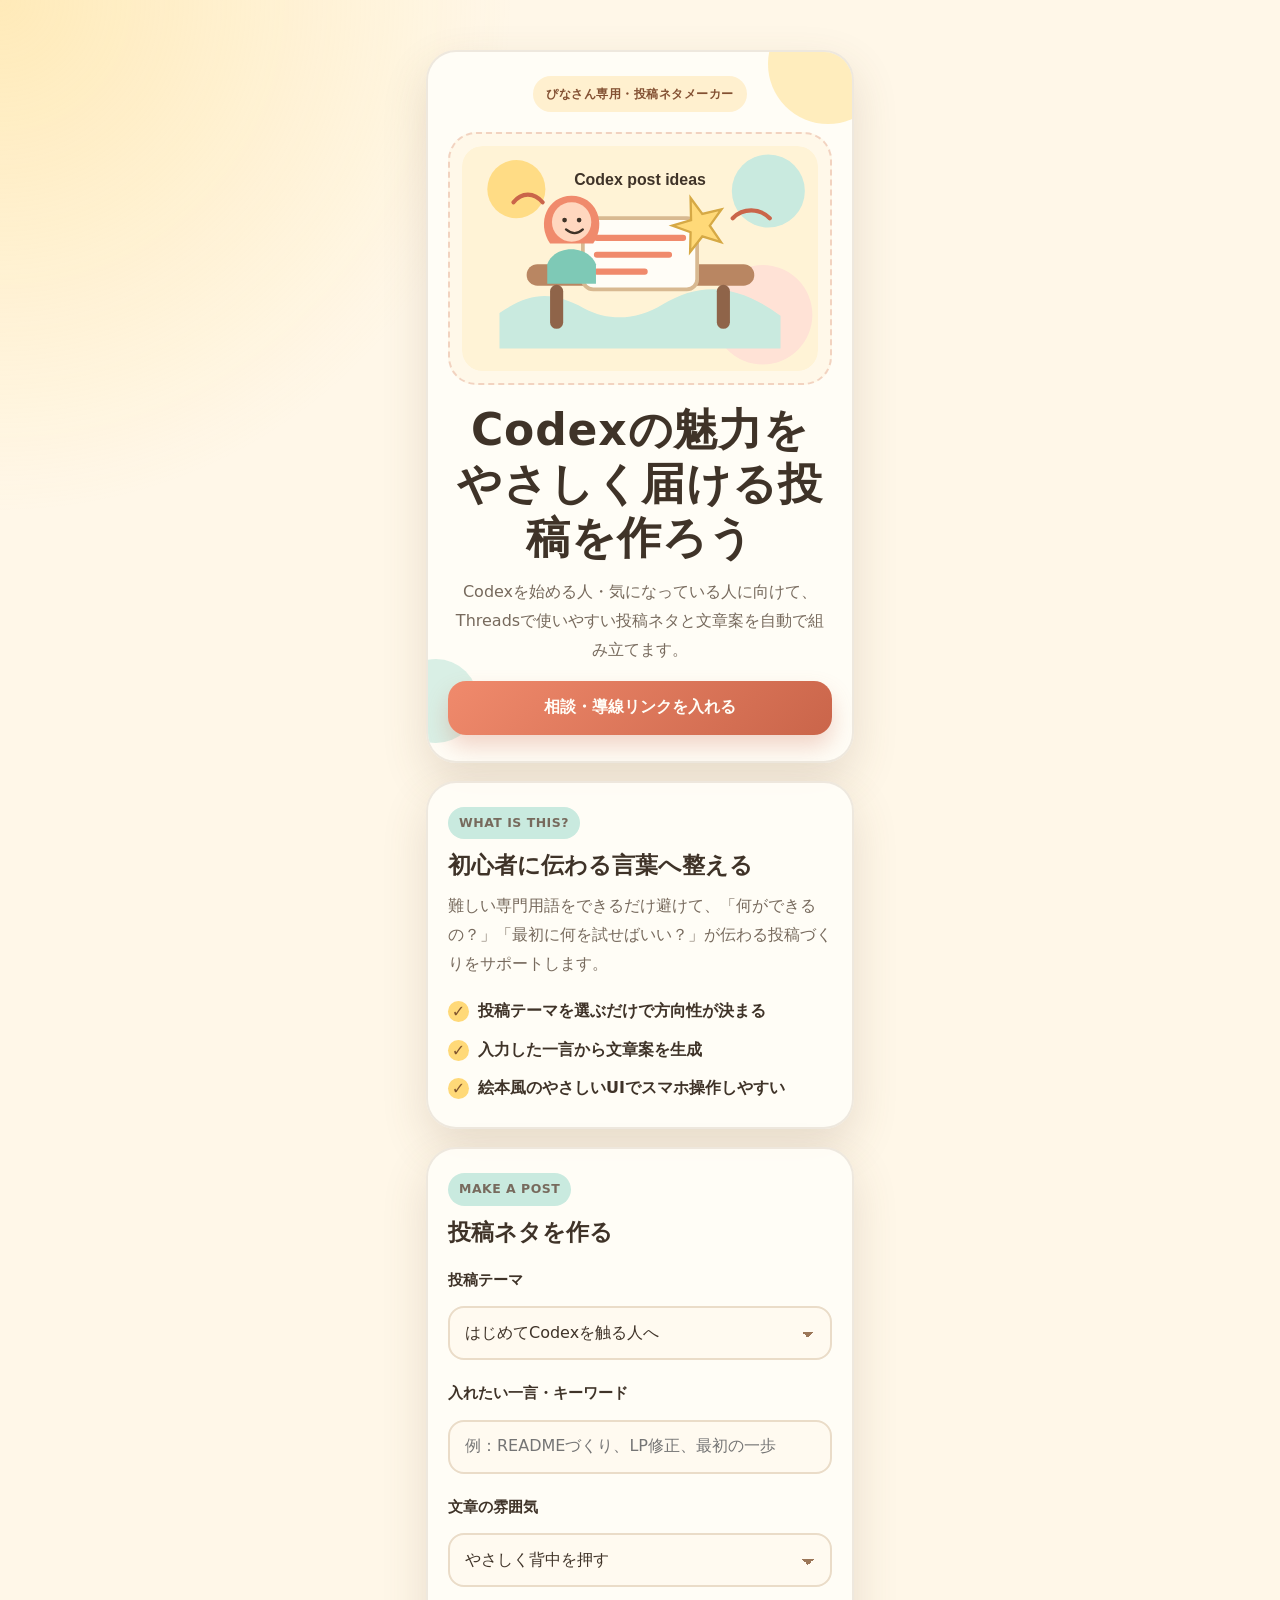
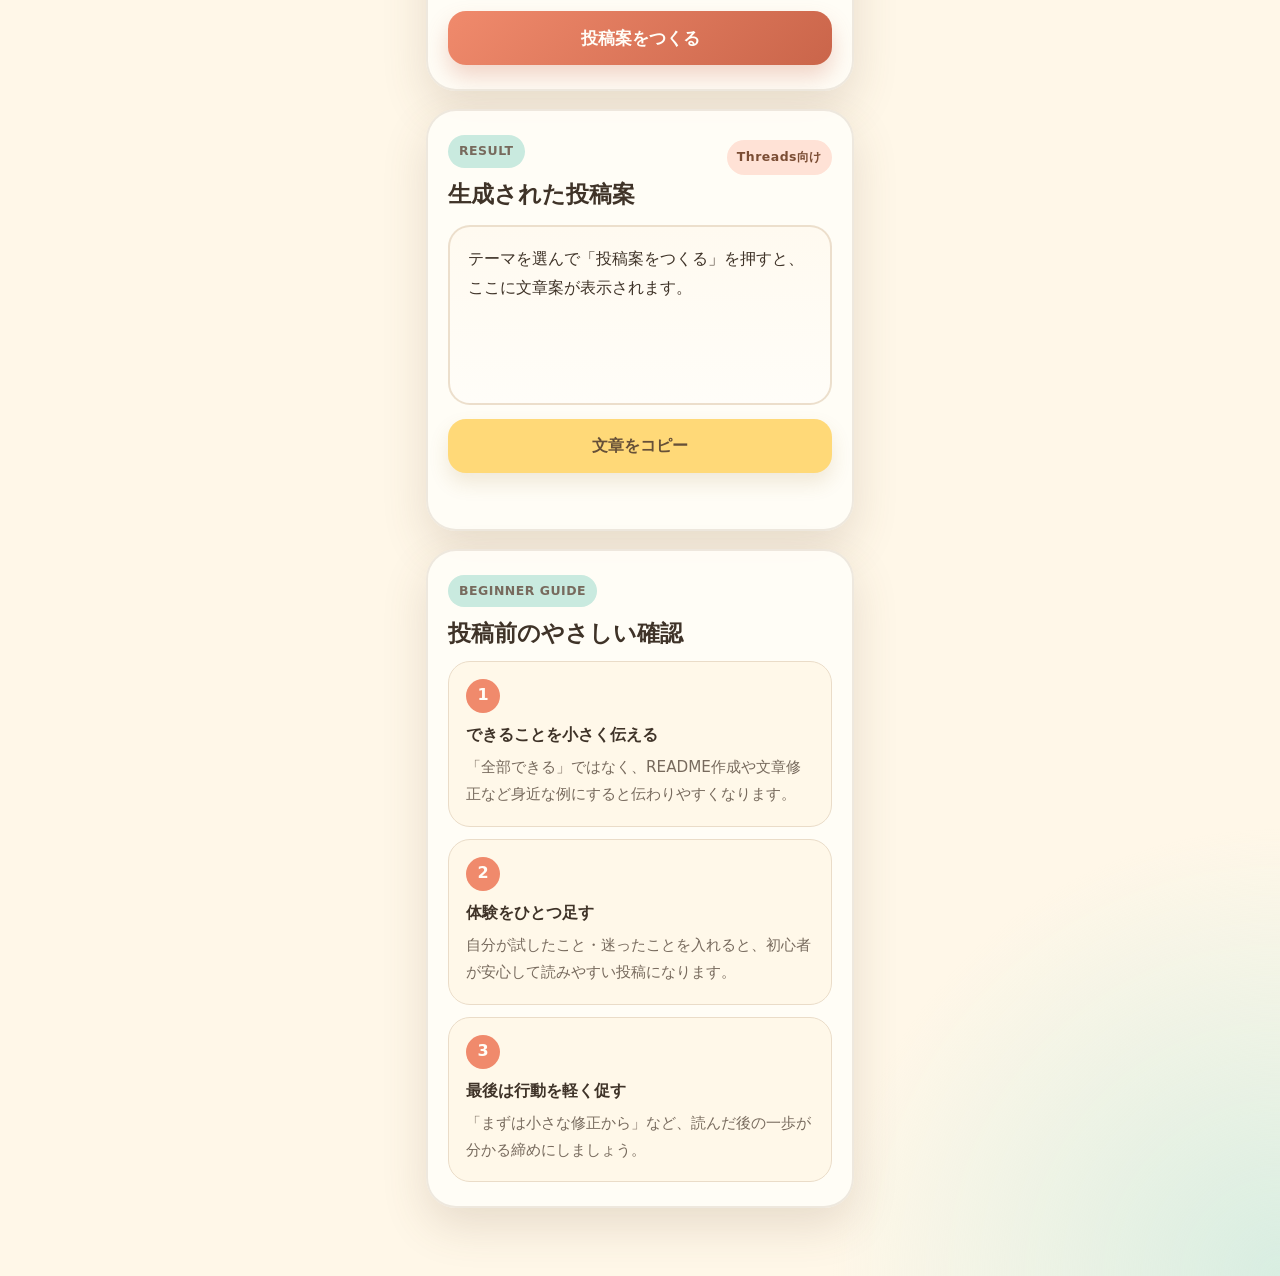
==== index.html @ f700353f "Add Threads post maker for Codex beginners" ====
<!DOCTYPE html>
<html lang="ja">
<head>
  <meta charset="UTF-8">
  <meta name="viewport" content="width=device-width, initial-scale=1.0">
  <title>Codex はじめて投稿ネタメーカー</title>
  <meta name="description" content="Codex初心者向けに、Threads投稿のネタと文章案をやさしく作れるスマホ対応ツールです。">
  <link rel="stylesheet" href="style.css">
</head>
<body>
  <main class="app-shell">
    <section class="hero-card" aria-labelledby="page-title">
      <div class="hero-badge">ぴなさん専用・投稿ネタメーカー</div>
      <div class="hero-image-wrap">
        <!-- 差し替え用画像：images/hero-codex-storybook.svg を同名ファイルで置き換えると反映されます。 -->
        <img src="images/hero-codex-storybook.svg" alt="絵本風の机で、Codexの投稿アイデアを考えている小さなキャラクター" class="hero-image">
      </div>
      <h1 id="page-title">Codexの魅力を<br>やさしく届ける投稿を作ろう</h1>
      <p class="hero-text">Codexを始める人・気になっている人に向けて、Threadsで使いやすい投稿ネタと文章案を自動で組み立てます。</p>
      <!-- CTAリンク未入力のため仮リンクです。納品後、hrefの「#replace-cta-url」を実際のURLに差し替えてください。 -->
      <a class="primary-cta" href="#replace-cta-url" aria-label="CTAリンクは後から差し替えてください">相談・導線リンクを入れる</a>
    </section>

    <section class="card intro-card" aria-labelledby="intro-title">
      <p class="section-kicker">What is this?</p>
      <h2 id="intro-title">初心者に伝わる言葉へ整える</h2>
      <p>難しい専門用語をできるだけ避けて、「何ができるの？」「最初に何を試せばいい？」が伝わる投稿づくりをサポートします。</p>
      <ul class="check-list">
        <li>投稿テーマを選ぶだけで方向性が決まる</li>
        <li>入力した一言から文章案を生成</li>
        <li>絵本風のやさしいUIでスマホ操作しやすい</li>
      </ul>
    </section>

    <section class="card maker-card" aria-labelledby="maker-title">
      <p class="section-kicker">Make a post</p>
      <h2 id="maker-title">投稿ネタを作る</h2>

      <form id="postForm" class="post-form">
        <label for="theme">投稿テーマ</label>
        <select id="theme" name="theme">
          <option value="firstStep">はじめてCodexを触る人へ</option>
          <option value="benefit">Codexで助かること</option>
          <option value="tips">つまずきにくい使い方</option>
          <option value="story">自分の体験談風</option>
        </select>

        <label for="keyword">入れたい一言・キーワード</label>
        <input id="keyword" name="keyword" type="text" maxlength="40" placeholder="例：READMEづくり、LP修正、最初の一歩">

        <label for="tone">文章の雰囲気</label>
        <select id="tone" name="tone">
          <option value="gentle">やさしく背中を押す</option>
          <option value="friendly">友だちに話すように</option>
          <option value="clear">すっきり分かりやすく</option>
        </select>

        <button type="submit" class="generate-button">投稿案をつくる</button>
      </form>
    </section>

    <section class="card result-card" aria-live="polite" aria-labelledby="result-title">
      <div class="result-heading">
        <div>
          <p class="section-kicker">Result</p>
          <h2 id="result-title">生成された投稿案</h2>
        </div>
        <span class="soft-label">Threads向け</span>
      </div>
      <article id="resultText" class="result-box">テーマを選んで「投稿案をつくる」を押すと、ここに文章案が表示されます。</article>
      <button id="copyButton" class="copy-button" type="button">文章をコピー</button>
      <p id="copyMessage" class="copy-message" role="status"></p>
    </section>

    <section class="card guide-card" aria-labelledby="guide-title">
      <p class="section-kicker">Beginner guide</p>
      <h2 id="guide-title">投稿前のやさしい確認</h2>
      <div class="guide-grid">
        <div class="mini-card">
          <span>1</span>
          <h3>できることを小さく伝える</h3>
          <p>「全部できる」ではなく、README作成や文章修正など身近な例にすると伝わりやすくなります。</p>
        </div>
        <div class="mini-card">
          <span>2</span>
          <h3>体験をひとつ足す</h3>
          <p>自分が試したこと・迷ったことを入れると、初心者が安心して読みやすい投稿になります。</p>
        </div>
        <div class="mini-card">
          <span>3</span>
          <h3>最後は行動を軽く促す</h3>
          <p>「まずは小さな修正から」など、読んだ後の一歩が分かる締めにしましょう。</p>
        </div>
      </div>
    </section>
  </main>

  <script src="script.js"></script>
</body>
</html>
---- style.css ----
:root {
  --bg: #fff7e8;
  --paper: #fffdf7;
  --ink: #3f3328;
  --muted: #776a5d;
  --accent: #f08a6c;
  --accent-dark: #ca654a;
  --mint: #c9eadf;
  --yellow: #ffd978;
  --line: #eadcc8;
  --shadow: 0 18px 45px rgba(107, 79, 54, 0.16);
  --radius-lg: 30px;
  --radius-md: 22px;
  --radius-sm: 16px;
}

* {
  box-sizing: border-box;
}

html {
  background: #efe3cf;
}

body {
  min-width: 320px;
  margin: 0;
  color: var(--ink);
  font-family: "Hiragino Kaku Gothic ProN", "Yu Gothic", "YuGothic", "Noto Sans JP", system-ui, sans-serif;
  line-height: 1.8;
  background:
    radial-gradient(circle at top left, rgba(255, 217, 120, 0.42), transparent 32rem),
    radial-gradient(circle at bottom right, rgba(201, 234, 223, 0.72), transparent 28rem),
    var(--bg);
}

button,
input,
select {
  font: inherit;
}

img {
  display: block;
  max-width: 100%;
}

.app-shell {
  width: min(100%, 460px);
  min-height: 100vh;
  margin: 0 auto;
  padding: 22px 16px 40px;
}

.hero-card,
.card {
  position: relative;
  overflow: hidden;
  border: 2px solid rgba(115, 84, 55, 0.12);
  border-radius: var(--radius-lg);
  background: rgba(255, 253, 247, 0.94);
  box-shadow: var(--shadow);
}

.hero-card {
  padding: 24px 20px 26px;
  text-align: center;
}

.hero-card::before,
.hero-card::after {
  position: absolute;
  z-index: 0;
  border-radius: 999px;
  content: "";
}

.hero-card::before {
  width: 120px;
  height: 120px;
  top: -48px;
  right: -36px;
  background: rgba(255, 217, 120, 0.46);
}

.hero-card::after {
  width: 84px;
  height: 84px;
  bottom: 18px;
  left: -34px;
  background: rgba(201, 234, 223, 0.7);
}

.hero-card > * {
  position: relative;
  z-index: 1;
}

.hero-badge,
.section-kicker,
.soft-label {
  display: inline-flex;
  align-items: center;
  justify-content: center;
  border-radius: 999px;
  font-size: 0.78rem;
  font-weight: 700;
  letter-spacing: 0.04em;
}

.hero-badge {
  padding: 7px 13px;
  color: #835032;
  background: #fff0cf;
}

.hero-image-wrap {
  margin: 20px auto 18px;
  padding: 12px;
  border: 2px dashed rgba(202, 101, 74, 0.25);
  border-radius: 28px;
  background: #fff8e9;
}

.hero-image {
  width: 100%;
  border-radius: 20px;
}

h1,
h2,
h3,
p {
  margin-top: 0;
}

h1 {
  margin-bottom: 14px;
  font-size: clamp(2rem, 9.5vw, 2.75rem);
  line-height: 1.22;
  letter-spacing: 0.02em;
}

h2 {
  margin-bottom: 12px;
  font-size: 1.45rem;
  line-height: 1.35;
}

h3 {
  margin-bottom: 8px;
  font-size: 1rem;
  line-height: 1.45;
}

.hero-text,
.card p {
  color: var(--muted);
}

.primary-cta,
.generate-button,
.copy-button {
  display: inline-flex;
  align-items: center;
  justify-content: center;
  width: 100%;
  min-height: 54px;
  border: 0;
  border-radius: 18px;
  font-weight: 800;
  text-decoration: none;
  cursor: pointer;
  transition: transform 0.16s ease, box-shadow 0.16s ease, background 0.16s ease;
}

.primary-cta,
.generate-button {
  color: #fffdf7;
  background: linear-gradient(135deg, var(--accent), var(--accent-dark));
  box-shadow: 0 12px 22px rgba(202, 101, 74, 0.26);
}

.primary-cta:hover,
.generate-button:hover,
.copy-button:hover {
  transform: translateY(-2px);
}

.primary-cta:focus-visible,
.generate-button:focus-visible,
.copy-button:focus-visible,
input:focus-visible,
select:focus-visible {
  outline: 4px solid rgba(240, 138, 108, 0.3);
  outline-offset: 3px;
}

.card {
  margin-top: 18px;
  padding: 24px 20px;
}

.section-kicker {
  margin-bottom: 10px;
  color: #826149;
  text-transform: uppercase;
  background: var(--mint);
  padding: 5px 11px;
}

.check-list {
  display: grid;
  gap: 10px;
  margin: 18px 0 0;
  padding: 0;
  list-style: none;
}

.check-list li {
  position: relative;
  padding-left: 30px;
  font-weight: 700;
}

.check-list li::before {
  position: absolute;
  left: 0;
  top: 4px;
  width: 21px;
  height: 21px;
  border-radius: 50%;
  color: #80552f;
  line-height: 21px;
  text-align: center;
  background: var(--yellow);
  content: "✓";
}

.post-form {
  display: grid;
  gap: 12px;
}

.post-form label {
  margin-top: 8px;
  font-size: 0.95rem;
  font-weight: 800;
}

input,
select {
  width: 100%;
  min-height: 54px;
  border: 2px solid var(--line);
  border-radius: var(--radius-sm);
  color: var(--ink);
  background: #fffaf0;
  padding: 0 15px;
  appearance: none;
}

select {
  background-image: linear-gradient(45deg, transparent 50%, #9b7658 50%), linear-gradient(135deg, #9b7658 50%, transparent 50%);
  background-position: calc(100% - 22px) 24px, calc(100% - 16px) 24px;
  background-size: 6px 6px, 6px 6px;
  background-repeat: no-repeat;
  padding-right: 42px;
}

.generate-button {
  margin-top: 12px;
  font-size: 1.05rem;
}

.result-heading {
  display: flex;
  gap: 12px;
  align-items: flex-start;
  justify-content: space-between;
}

.soft-label {
  flex: 0 0 auto;
  margin-top: 5px;
  padding: 6px 10px;
  color: #7b4d34;
  background: #ffe2d6;
}

.result-box {
  min-height: 180px;
  margin: 4px 0 14px;
  padding: 18px;
  border: 2px solid rgba(234, 220, 200, 0.9);
  border-radius: var(--radius-md);
  color: var(--ink);
  white-space: pre-wrap;
  background: linear-gradient(180deg, #fffaf0, #fffdf8);
}

.copy-button {
  color: #665038;
  background: var(--yellow);
  box-shadow: 0 10px 20px rgba(151, 105, 34, 0.14);
}

.copy-message {
  min-height: 1.5em;
  margin: 10px 0 0;
  font-size: 0.92rem;
  font-weight: 700;
  text-align: center;
}

.guide-grid {
  display: grid;
  gap: 12px;
}

.mini-card {
  padding: 17px;
  border-radius: var(--radius-md);
  background: #fff8e9;
  border: 1px solid var(--line);
}

.mini-card span {
  display: inline-grid;
  width: 34px;
  height: 34px;
  margin-bottom: 10px;
  place-items: center;
  border-radius: 50%;
  color: #fffdf7;
  font-weight: 900;
  background: var(--accent);
}

.mini-card p {
  margin-bottom: 0;
  font-size: 0.95rem;
}

@media (max-width: 360px) {
  .app-shell {
    padding-right: 12px;
    padding-left: 12px;
  }

  .hero-card,
  .card {
    border-radius: 24px;
  }

  .hero-card,
  .card {
    padding-right: 16px;
    padding-left: 16px;
  }

  .result-heading {
    display: block;
  }
}

@media (min-width: 720px) {
  body {
    padding: 28px 0;
  }

  .app-shell {
    min-height: auto;
    border-radius: 36px;
  }
}
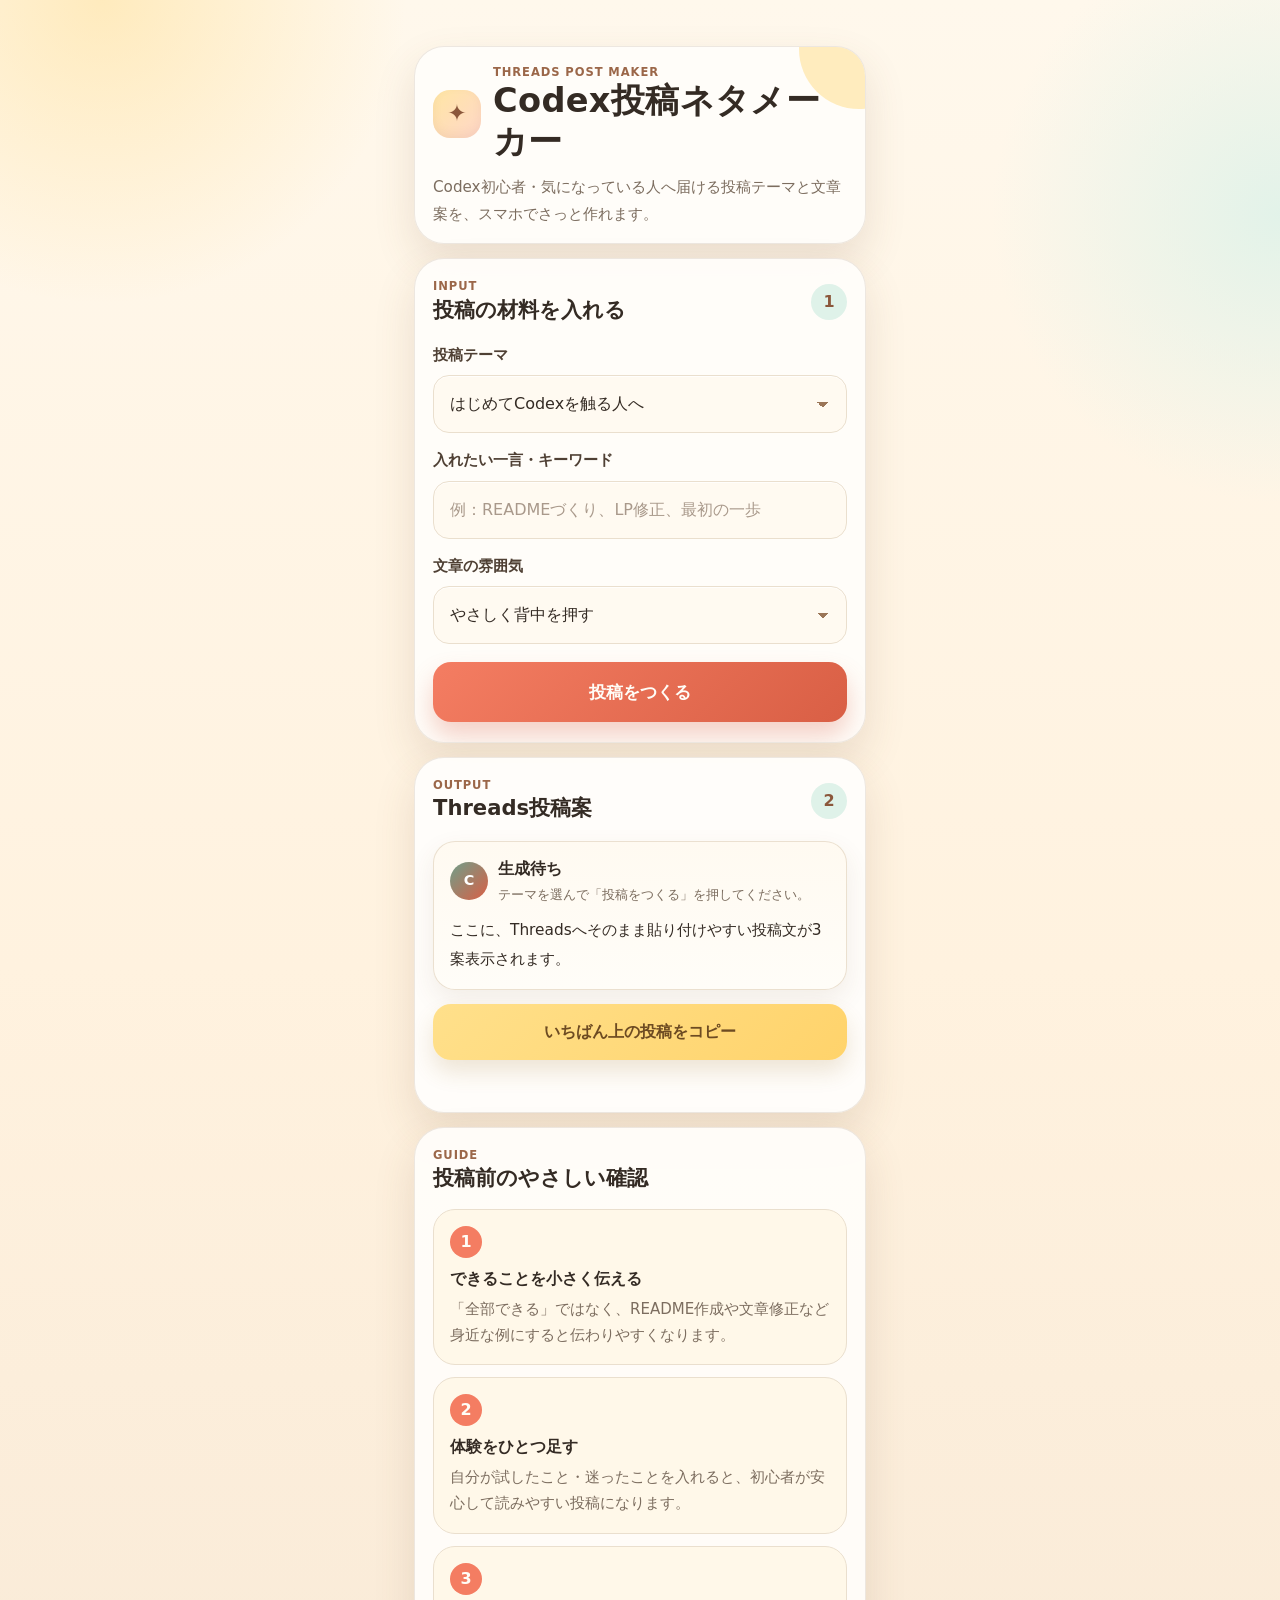
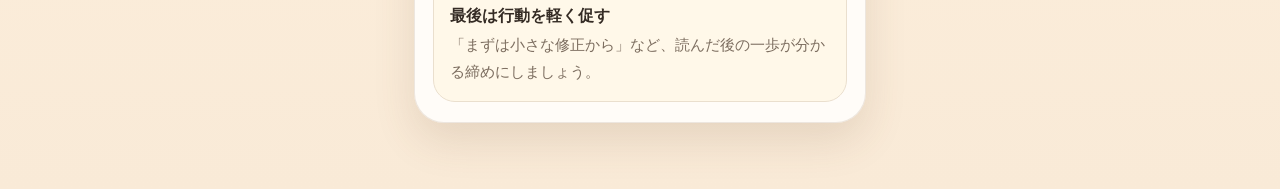
==== commit f7494cf0: "Redesign Threads post maker UI" ====
--- a/index.html
+++ b/index.html
@@ -9,71 +9,85 @@
 </head>
 <body>
   <main class="app-shell">
-    <section class="hero-card" aria-labelledby="page-title">
-      <div class="hero-badge">ぴなさん専用・投稿ネタメーカー</div>
-      <div class="hero-image-wrap">
-        <!-- 差し替え用画像：images/hero-codex-storybook.svg を同名ファイルで置き換えると反映されます。 -->
-        <img src="images/hero-codex-storybook.svg" alt="絵本風の机で、Codexの投稿アイデアを考えている小さなキャラクター" class="hero-image">
+    <header class="app-header" aria-labelledby="page-title">
+      <div class="brand-row">
+        <span class="app-icon" aria-hidden="true">✦</span>
+        <div>
+          <p class="eyebrow">Threads post maker</p>
+          <h1 id="page-title">Codex投稿ネタメーカー</h1>
+        </div>
       </div>
-      <h1 id="page-title">Codexの魅力を<br>やさしく届ける投稿を作ろう</h1>
-      <p class="hero-text">Codexを始める人・気になっている人に向けて、Threadsで使いやすい投稿ネタと文章案を自動で組み立てます。</p>
-      <!-- CTAリンク未入力のため仮リンクです。納品後、hrefの「#replace-cta-url」を実際のURLに差し替えてください。 -->
-      <a class="primary-cta" href="#replace-cta-url" aria-label="CTAリンクは後から差し替えてください">相談・導線リンクを入れる</a>
-    </section>
+      <p class="lead-text">Codex初心者・気になっている人へ届ける投稿テーマと文章案を、スマホでさっと作れます。</p>
+    </header>
 
-    <section class="card intro-card" aria-labelledby="intro-title">
-      <p class="section-kicker">What is this?</p>
-      <h2 id="intro-title">初心者に伝わる言葉へ整える</h2>
-      <p>難しい専門用語をできるだけ避けて、「何ができるの？」「最初に何を試せばいい？」が伝わる投稿づくりをサポートします。</p>
-      <ul class="check-list">
-        <li>投稿テーマを選ぶだけで方向性が決まる</li>
-        <li>入力した一言から文章案を生成</li>
-        <li>絵本風のやさしいUIでスマホ操作しやすい</li>
-      </ul>
-    </section>
+    <section class="tool-grid" aria-label="投稿作成ツール">
+      <section class="card maker-card" aria-labelledby="maker-title">
+        <div class="section-title-row">
+          <div>
+            <p class="section-kicker">Input</p>
+            <h2 id="maker-title">投稿の材料を入れる</h2>
+          </div>
+          <span class="step-badge">1</span>
+        </div>
 
-    <section class="card maker-card" aria-labelledby="maker-title">
-      <p class="section-kicker">Make a post</p>
-      <h2 id="maker-title">投稿ネタを作る</h2>
+        <form id="postForm" class="post-form">
+          <div class="field-group">
+            <label for="theme">投稿テーマ</label>
+            <select id="theme" name="theme">
+              <option value="firstStep">はじめてCodexを触る人へ</option>
+              <option value="benefit">Codexで助かること</option>
+              <option value="tips">つまずきにくい使い方</option>
+              <option value="story">自分の体験談風</option>
+            </select>
+          </div>
 
-      <form id="postForm" class="post-form">
-        <label for="theme">投稿テーマ</label>
-        <select id="theme" name="theme">
-          <option value="firstStep">はじめてCodexを触る人へ</option>
-          <option value="benefit">Codexで助かること</option>
-          <option value="tips">つまずきにくい使い方</option>
-          <option value="story">自分の体験談風</option>
-        </select>
+          <div class="field-group">
+            <label for="keyword">入れたい一言・キーワード</label>
+            <input id="keyword" name="keyword" type="text" maxlength="40" placeholder="例：READMEづくり、LP修正、最初の一歩">
+          </div>
 
-        <label for="keyword">入れたい一言・キーワード</label>
-        <input id="keyword" name="keyword" type="text" maxlength="40" placeholder="例：READMEづくり、LP修正、最初の一歩">
+          <div class="field-group">
+            <label for="tone">文章の雰囲気</label>
+            <select id="tone" name="tone">
+              <option value="gentle">やさしく背中を押す</option>
+              <option value="friendly">友だちに話すように</option>
+              <option value="clear">すっきり分かりやすく</option>
+            </select>
+          </div>
 
-        <label for="tone">文章の雰囲気</label>
-        <select id="tone" name="tone">
-          <option value="gentle">やさしく背中を押す</option>
-          <option value="friendly">友だちに話すように</option>
-          <option value="clear">すっきり分かりやすく</option>
-        </select>
+          <button type="submit" class="generate-button">投稿をつくる</button>
+        </form>
+      </section>
 
-        <button type="submit" class="generate-button">投稿案をつくる</button>
-      </form>
-    </section>
+      <section class="card result-card" aria-live="polite" aria-labelledby="result-title">
+        <div class="section-title-row">
+          <div>
+            <p class="section-kicker">Output</p>
+            <h2 id="result-title">Threads投稿案</h2>
+          </div>
+          <span class="step-badge">2</span>
+        </div>
 
-    <section class="card result-card" aria-live="polite" aria-labelledby="result-title">
-      <div class="result-heading">
-        <div>
-          <p class="section-kicker">Result</p>
-          <h2 id="result-title">生成された投稿案</h2>
+        <div id="resultText" class="result-list">
+          <article class="post-card is-placeholder">
+            <div class="post-card-header">
+              <span class="avatar" aria-hidden="true">C</span>
+              <div>
+                <h3>生成待ち</h3>
+                <p>テーマを選んで「投稿をつくる」を押してください。</p>
+              </div>
+            </div>
+            <p class="post-body">ここに、Threadsへそのまま貼り付けやすい投稿文が3案表示されます。</p>
+          </article>
         </div>
-        <span class="soft-label">Threads向け</span>
-      </div>
-      <article id="resultText" class="result-box">テーマを選んで「投稿案をつくる」を押すと、ここに文章案が表示されます。</article>
-      <button id="copyButton" class="copy-button" type="button">文章をコピー</button>
-      <p id="copyMessage" class="copy-message" role="status"></p>
+
+        <button id="copyButton" class="copy-button" type="button">いちばん上の投稿をコピー</button>
+        <p id="copyMessage" class="copy-message" role="status"></p>
+      </section>
     </section>
 
     <section class="card guide-card" aria-labelledby="guide-title">
-      <p class="section-kicker">Beginner guide</p>
+      <p class="section-kicker">Guide</p>
       <h2 id="guide-title">投稿前のやさしい確認</h2>
       <div class="guide-grid">
         <div class="mini-card">
--- a/style.css
+++ b/style.css
@@ -1,14 +1,17 @@
 :root {
-  --bg: #fff7e8;
-  --paper: #fffdf7;
-  --ink: #3f3328;
-  --muted: #776a5d;
-  --accent: #f08a6c;
-  --accent-dark: #ca654a;
-  --mint: #c9eadf;
-  --yellow: #ffd978;
-  --line: #eadcc8;
-  --shadow: 0 18px 45px rgba(107, 79, 54, 0.16);
+  --bg: #fff6e6;
+  --paper: #fffdfa;
+  --paper-strong: #ffffff;
+  --ink: #342b24;
+  --muted: #7c6d5f;
+  --accent: #f47d62;
+  --accent-dark: #d95f45;
+  --accent-soft: #ffe3d7;
+  --mint: #dff2e9;
+  --yellow: #ffd36b;
+  --line: #eadfce;
+  --shadow: 0 18px 42px rgba(111, 79, 48, 0.14);
+  --shadow-soft: 0 10px 26px rgba(111, 79, 48, 0.09);
   --radius-lg: 30px;
   --radius-md: 22px;
   --radius-sm: 16px;
@@ -27,11 +30,24 @@
   margin: 0;
   color: var(--ink);
   font-family: "Hiragino Kaku Gothic ProN", "Yu Gothic", "YuGothic", "Noto Sans JP", system-ui, sans-serif;
-  line-height: 1.8;
+  line-height: 1.75;
   background:
-    radial-gradient(circle at top left, rgba(255, 217, 120, 0.42), transparent 32rem),
-    radial-gradient(circle at bottom right, rgba(201, 234, 223, 0.72), transparent 28rem),
-    var(--bg);
+    radial-gradient(circle at 8% 0%, rgba(255, 211, 107, 0.36), transparent 19rem),
+    radial-gradient(circle at 100% 12%, rgba(223, 242, 233, 0.9), transparent 18rem),
+    linear-gradient(180deg, #fff8ec 0%, #fff2df 54%, #f9ead7 100%);
+}
+
+body::before {
+  position: fixed;
+  inset: 0;
+  z-index: -1;
+  pointer-events: none;
+  background-image:
+    radial-gradient(circle, rgba(244, 125, 98, 0.12) 1px, transparent 1px),
+    radial-gradient(circle, rgba(130, 97, 73, 0.08) 1px, transparent 1px);
+  background-position: 0 0, 14px 18px;
+  background-size: 34px 34px;
+  content: "";
 }
 
 button,
@@ -40,91 +56,78 @@
   font: inherit;
 }
 
-img {
-  display: block;
-  max-width: 100%;
+button {
+  -webkit-tap-highlight-color: transparent;
 }
 
 .app-shell {
-  width: min(100%, 460px);
+  width: min(100%, 480px);
   min-height: 100vh;
   margin: 0 auto;
-  padding: 22px 16px 40px;
-}
-
-.hero-card,
+  padding: 18px 14px 38px;
+}
+
+.app-header,
 .card {
   position: relative;
   overflow: hidden;
-  border: 2px solid rgba(115, 84, 55, 0.12);
+  border: 1px solid rgba(115, 84, 55, 0.13);
   border-radius: var(--radius-lg);
-  background: rgba(255, 253, 247, 0.94);
+  background: rgba(255, 253, 250, 0.94);
   box-shadow: var(--shadow);
 }
 
-.hero-card {
-  padding: 24px 20px 26px;
-  text-align: center;
-}
-
-.hero-card::before,
-.hero-card::after {
+.app-header {
+  padding: 18px 18px 16px;
+}
+
+.app-header::after {
   position: absolute;
-  z-index: 0;
-  border-radius: 999px;
-  content: "";
-}
-
-.hero-card::before {
   width: 120px;
   height: 120px;
-  top: -48px;
-  right: -36px;
-  background: rgba(255, 217, 120, 0.46);
-}
-
-.hero-card::after {
-  width: 84px;
-  height: 84px;
-  bottom: 18px;
-  left: -34px;
-  background: rgba(201, 234, 223, 0.7);
-}
-
-.hero-card > * {
+  right: -54px;
+  top: -58px;
+  border-radius: 999px;
+  background: rgba(255, 211, 107, 0.42);
+  content: "";
+}
+
+.brand-row,
+.section-title-row,
+.post-card-header {
+  display: flex;
+  align-items: center;
+}
+
+.brand-row {
   position: relative;
   z-index: 1;
-}
-
-.hero-badge,
-.section-kicker,
-.soft-label {
-  display: inline-flex;
-  align-items: center;
-  justify-content: center;
-  border-radius: 999px;
-  font-size: 0.78rem;
-  font-weight: 700;
-  letter-spacing: 0.04em;
-}
-
-.hero-badge {
-  padding: 7px 13px;
-  color: #835032;
-  background: #fff0cf;
-}
-
-.hero-image-wrap {
-  margin: 20px auto 18px;
-  padding: 12px;
-  border: 2px dashed rgba(202, 101, 74, 0.25);
-  border-radius: 28px;
-  background: #fff8e9;
-}
-
-.hero-image {
-  width: 100%;
-  border-radius: 20px;
+  gap: 12px;
+}
+
+.app-icon {
+  display: grid;
+  flex: 0 0 auto;
+  width: 48px;
+  height: 48px;
+  place-items: center;
+  border-radius: 17px;
+  color: #8b573b;
+  font-size: 1.45rem;
+  font-weight: 900;
+  background: linear-gradient(135deg, #ffe6a4, #ffd7c9);
+  box-shadow: inset 0 -4px 10px rgba(139, 87, 59, 0.08);
+}
+
+.eyebrow,
+.section-kicker {
+  margin: 0 0 2px;
+  color: #9b6749;
+  font-size: 0.72rem;
+  font-weight: 900;
+  letter-spacing: 0.08em;
+  line-height: 1.25;
+  text-transform: uppercase;
 }
 
 h1,
@@ -135,200 +138,252 @@
 }
 
 h1 {
-  margin-bottom: 14px;
-  font-size: clamp(2rem, 9.5vw, 2.75rem);
-  line-height: 1.22;
-  letter-spacing: 0.02em;
+  margin-bottom: 0;
+  font-size: clamp(1.45rem, 7vw, 2.1rem);
+  line-height: 1.2;
+  letter-spacing: 0.01em;
 }
 
 h2 {
-  margin-bottom: 12px;
-  font-size: 1.45rem;
+  margin-bottom: 0;
+  font-size: 1.32rem;
   line-height: 1.35;
 }
 
 h3 {
-  margin-bottom: 8px;
-  font-size: 1rem;
+  margin-bottom: 5px;
+  font-size: 0.98rem;
   line-height: 1.45;
 }
 
-.hero-text,
-.card p {
+.lead-text {
+  position: relative;
+  z-index: 1;
+  margin: 12px 0 0;
   color: var(--muted);
-}
-
-.primary-cta,
+  font-size: 0.95rem;
+}
+
+.tool-grid {
+  display: grid;
+  gap: 14px;
+  margin-top: 14px;
+}
+
+.card {
+  padding: 20px 18px;
+}
+
+.section-title-row {
+  justify-content: space-between;
+  gap: 14px;
+  margin-bottom: 18px;
+}
+
+.step-badge {
+  display: grid;
+  flex: 0 0 auto;
+  width: 36px;
+  height: 36px;
+  place-items: center;
+  border-radius: 50%;
+  color: #8b573b;
+  font-weight: 900;
+  background: var(--mint);
+}
+
+.post-form {
+  display: grid;
+  gap: 14px;
+}
+
+.field-group {
+  display: grid;
+  gap: 7px;
+}
+
+.post-form label {
+  color: #4f4034;
+  font-size: 0.94rem;
+  font-weight: 900;
+}
+
+input,
+select {
+  width: 100%;
+  min-height: 58px;
+  border: 1.5px solid var(--line);
+  border-radius: var(--radius-sm);
+  color: var(--ink);
+  background-color: #fffaf1;
+  box-shadow: inset 0 1px 0 rgba(255, 255, 255, 0.8);
+  padding: 0 16px;
+  appearance: none;
+}
+
+select {
+  background-image: linear-gradient(45deg, transparent 50%, #9b7658 50%), linear-gradient(135deg, #9b7658 50%, transparent 50%);
+  background-position: calc(100% - 23px) 26px, calc(100% - 17px) 26px;
+  background-size: 6px 6px, 6px 6px;
+  background-repeat: no-repeat;
+  padding-right: 44px;
+}
+
+input::placeholder {
+  color: #a9998b;
+}
+
 .generate-button,
-.copy-button {
+.copy-button,
+.copy-pattern-button {
   display: inline-flex;
   align-items: center;
   justify-content: center;
   width: 100%;
-  min-height: 54px;
   border: 0;
   border-radius: 18px;
-  font-weight: 800;
+  font-weight: 900;
   text-decoration: none;
   cursor: pointer;
-  transition: transform 0.16s ease, box-shadow 0.16s ease, background 0.16s ease;
-}
-
-.primary-cta,
+  transition: transform 0.16s ease, box-shadow 0.16s ease, filter 0.16s ease;
+}
+
 .generate-button {
+  min-height: 60px;
+  margin-top: 4px;
   color: #fffdf7;
+  font-size: 1.08rem;
   background: linear-gradient(135deg, var(--accent), var(--accent-dark));
-  box-shadow: 0 12px 22px rgba(202, 101, 74, 0.26);
-}
-
-.primary-cta:hover,
+  box-shadow: 0 14px 24px rgba(217, 95, 69, 0.28);
+}
+
+.copy-button {
+  min-height: 56px;
+  margin-top: 14px;
+  color: #6d4b22;
+  background: linear-gradient(135deg, #ffe08b, var(--yellow));
+  box-shadow: 0 12px 22px rgba(151, 105, 34, 0.16);
+}
+
+.copy-pattern-button {
+  min-height: 44px;
+  margin-top: 14px;
+  color: #7b4d34;
+  background: var(--accent-soft);
+}
+
 .generate-button:hover,
-.copy-button:hover {
+.copy-button:hover,
+.copy-pattern-button:hover {
+  filter: brightness(1.02);
   transform: translateY(-2px);
 }
 
-.primary-cta:focus-visible,
+.generate-button:active,
+.copy-button:active,
+.copy-pattern-button:active {
+  transform: translateY(0);
+}
+
 .generate-button:focus-visible,
 .copy-button:focus-visible,
+.copy-pattern-button:focus-visible,
 input:focus-visible,
 select:focus-visible {
-  outline: 4px solid rgba(240, 138, 108, 0.3);
+  outline: 4px solid rgba(244, 125, 98, 0.28);
   outline-offset: 3px;
 }
 
-.card {
-  margin-top: 18px;
-  padding: 24px 20px;
-}
-
-.section-kicker {
-  margin-bottom: 10px;
-  color: #826149;
-  text-transform: uppercase;
-  background: var(--mint);
-  padding: 5px 11px;
-}
-
-.check-list {
-  display: grid;
+.result-card {
+  background: rgba(255, 253, 250, 0.98);
+}
+
+.result-list {
+  display: grid;
+  gap: 12px;
+}
+
+.post-card {
+  padding: 16px;
+  border: 1px solid rgba(234, 223, 206, 0.95);
+  border-radius: var(--radius-md);
+  background: var(--paper-strong);
+  box-shadow: var(--shadow-soft);
+}
+
+.post-card.is-placeholder {
+  background: linear-gradient(180deg, #fffaf1, #fffdf8);
+}
+
+.post-card-header {
   gap: 10px;
-  margin: 18px 0 0;
-  padding: 0;
-  list-style: none;
-}
-
-.check-list li {
-  position: relative;
-  padding-left: 30px;
-  font-weight: 700;
-}
-
-.check-list li::before {
-  position: absolute;
-  left: 0;
-  top: 4px;
-  width: 21px;
-  height: 21px;
+  margin-bottom: 13px;
+}
+
+.avatar {
+  display: grid;
+  flex: 0 0 auto;
+  width: 38px;
+  height: 38px;
+  place-items: center;
   border-radius: 50%;
-  color: #80552f;
-  line-height: 21px;
-  text-align: center;
-  background: var(--yellow);
-  content: "✓";
-}
-
-.post-form {
-  display: grid;
-  gap: 12px;
-}
-
-.post-form label {
-  margin-top: 8px;
-  font-size: 0.95rem;
-  font-weight: 800;
-}
-
-input,
-select {
-  width: 100%;
-  min-height: 54px;
-  border: 2px solid var(--line);
-  border-radius: var(--radius-sm);
+  color: #fff;
+  font-size: 0.9rem;
+  font-weight: 900;
+  background: linear-gradient(135deg, #6f9f8a, #d95f45);
+}
+
+.post-card-header p,
+.post-body,
+.copy-message,
+.mini-card p {
+  color: var(--muted);
+}
+
+.post-card-header p {
+  margin-bottom: 0;
+  font-size: 0.82rem;
+  line-height: 1.35;
+}
+
+.post-body {
+  margin-bottom: 0;
   color: var(--ink);
-  background: #fffaf0;
-  padding: 0 15px;
-  appearance: none;
-}
-
-select {
-  background-image: linear-gradient(45deg, transparent 50%, #9b7658 50%), linear-gradient(135deg, #9b7658 50%, transparent 50%);
-  background-position: calc(100% - 22px) 24px, calc(100% - 16px) 24px;
-  background-size: 6px 6px, 6px 6px;
-  background-repeat: no-repeat;
-  padding-right: 42px;
-}
-
-.generate-button {
-  margin-top: 12px;
-  font-size: 1.05rem;
-}
-
-.result-heading {
-  display: flex;
-  gap: 12px;
-  align-items: flex-start;
-  justify-content: space-between;
-}
-
-.soft-label {
-  flex: 0 0 auto;
-  margin-top: 5px;
-  padding: 6px 10px;
-  color: #7b4d34;
-  background: #ffe2d6;
-}
-
-.result-box {
-  min-height: 180px;
-  margin: 4px 0 14px;
-  padding: 18px;
-  border: 2px solid rgba(234, 220, 200, 0.9);
-  border-radius: var(--radius-md);
-  color: var(--ink);
+  font-size: 0.96rem;
+  line-height: 1.85;
   white-space: pre-wrap;
-  background: linear-gradient(180deg, #fffaf0, #fffdf8);
-}
-
-.copy-button {
-  color: #665038;
-  background: var(--yellow);
-  box-shadow: 0 10px 20px rgba(151, 105, 34, 0.14);
+  word-break: break-word;
 }
 
 .copy-message {
   min-height: 1.5em;
   margin: 10px 0 0;
-  font-size: 0.92rem;
-  font-weight: 700;
+  font-size: 0.9rem;
+  font-weight: 800;
   text-align: center;
 }
 
+.guide-card {
+  margin-top: 14px;
+}
+
 .guide-grid {
   display: grid;
   gap: 12px;
+  margin-top: 16px;
 }
 
 .mini-card {
-  padding: 17px;
+  padding: 16px;
+  border: 1px solid var(--line);
   border-radius: var(--radius-md);
   background: #fff8e9;
-  border: 1px solid var(--line);
 }
 
 .mini-card span {
   display: inline-grid;
-  width: 34px;
-  height: 34px;
+  width: 32px;
+  height: 32px;
   margin-bottom: 10px;
   place-items: center;
   border-radius: 50%;
@@ -339,38 +394,34 @@
 
 .mini-card p {
   margin-bottom: 0;
-  font-size: 0.95rem;
+  font-size: 0.94rem;
 }
 
 @media (max-width: 360px) {
   .app-shell {
-    padding-right: 12px;
-    padding-left: 12px;
+    padding-right: 10px;
+    padding-left: 10px;
   }
 
-  .hero-card,
+  .app-header,
   .card {
     border-radius: 24px;
   }
 
-  .hero-card,
-  .card {
-    padding-right: 16px;
-    padding-left: 16px;
+  .app-header,
+  .card,
+  .post-card {
+    padding-right: 14px;
+    padding-left: 14px;
   }
-
-  .result-heading {
-    display: block;
-  }
-}
-
-@media (min-width: 720px) {
+}
+
+@media (min-width: 760px) {
   body {
     padding: 28px 0;
   }
 
   .app-shell {
     min-height: auto;
-    border-radius: 36px;
   }
 }
